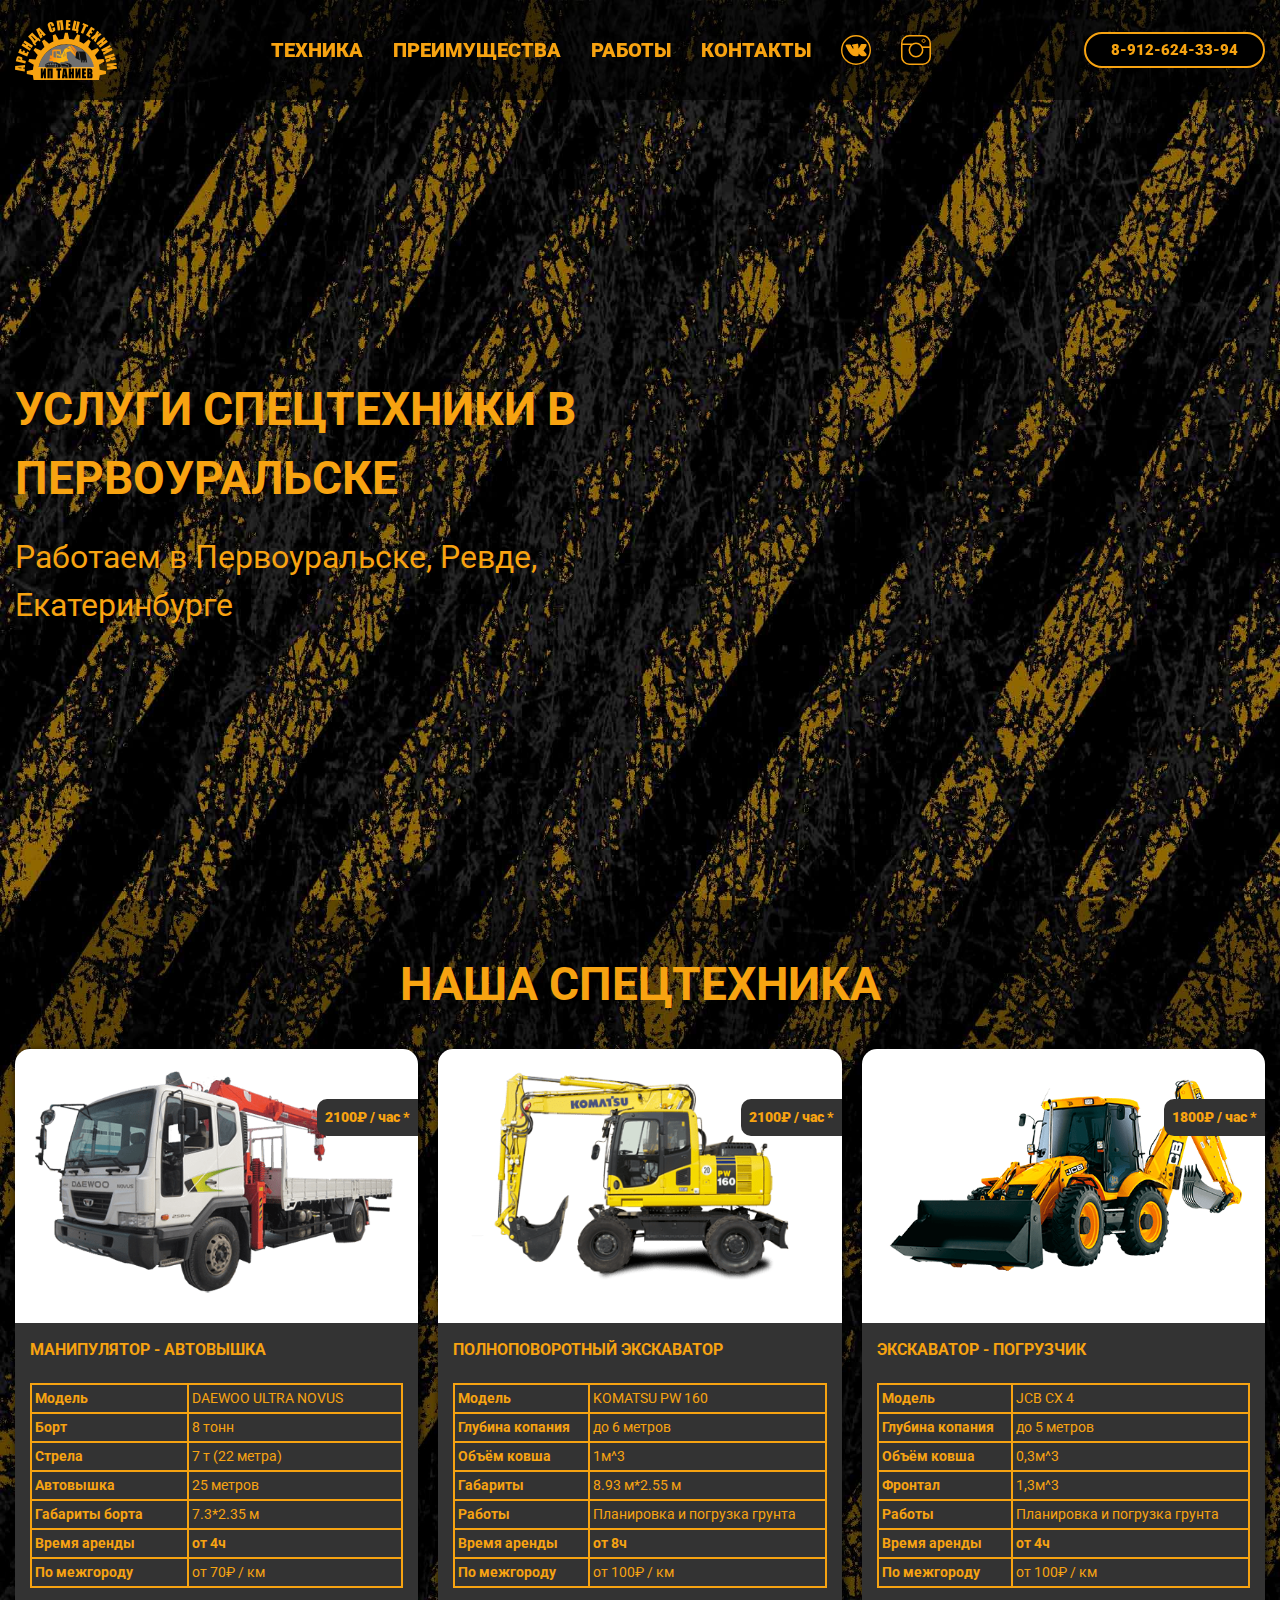
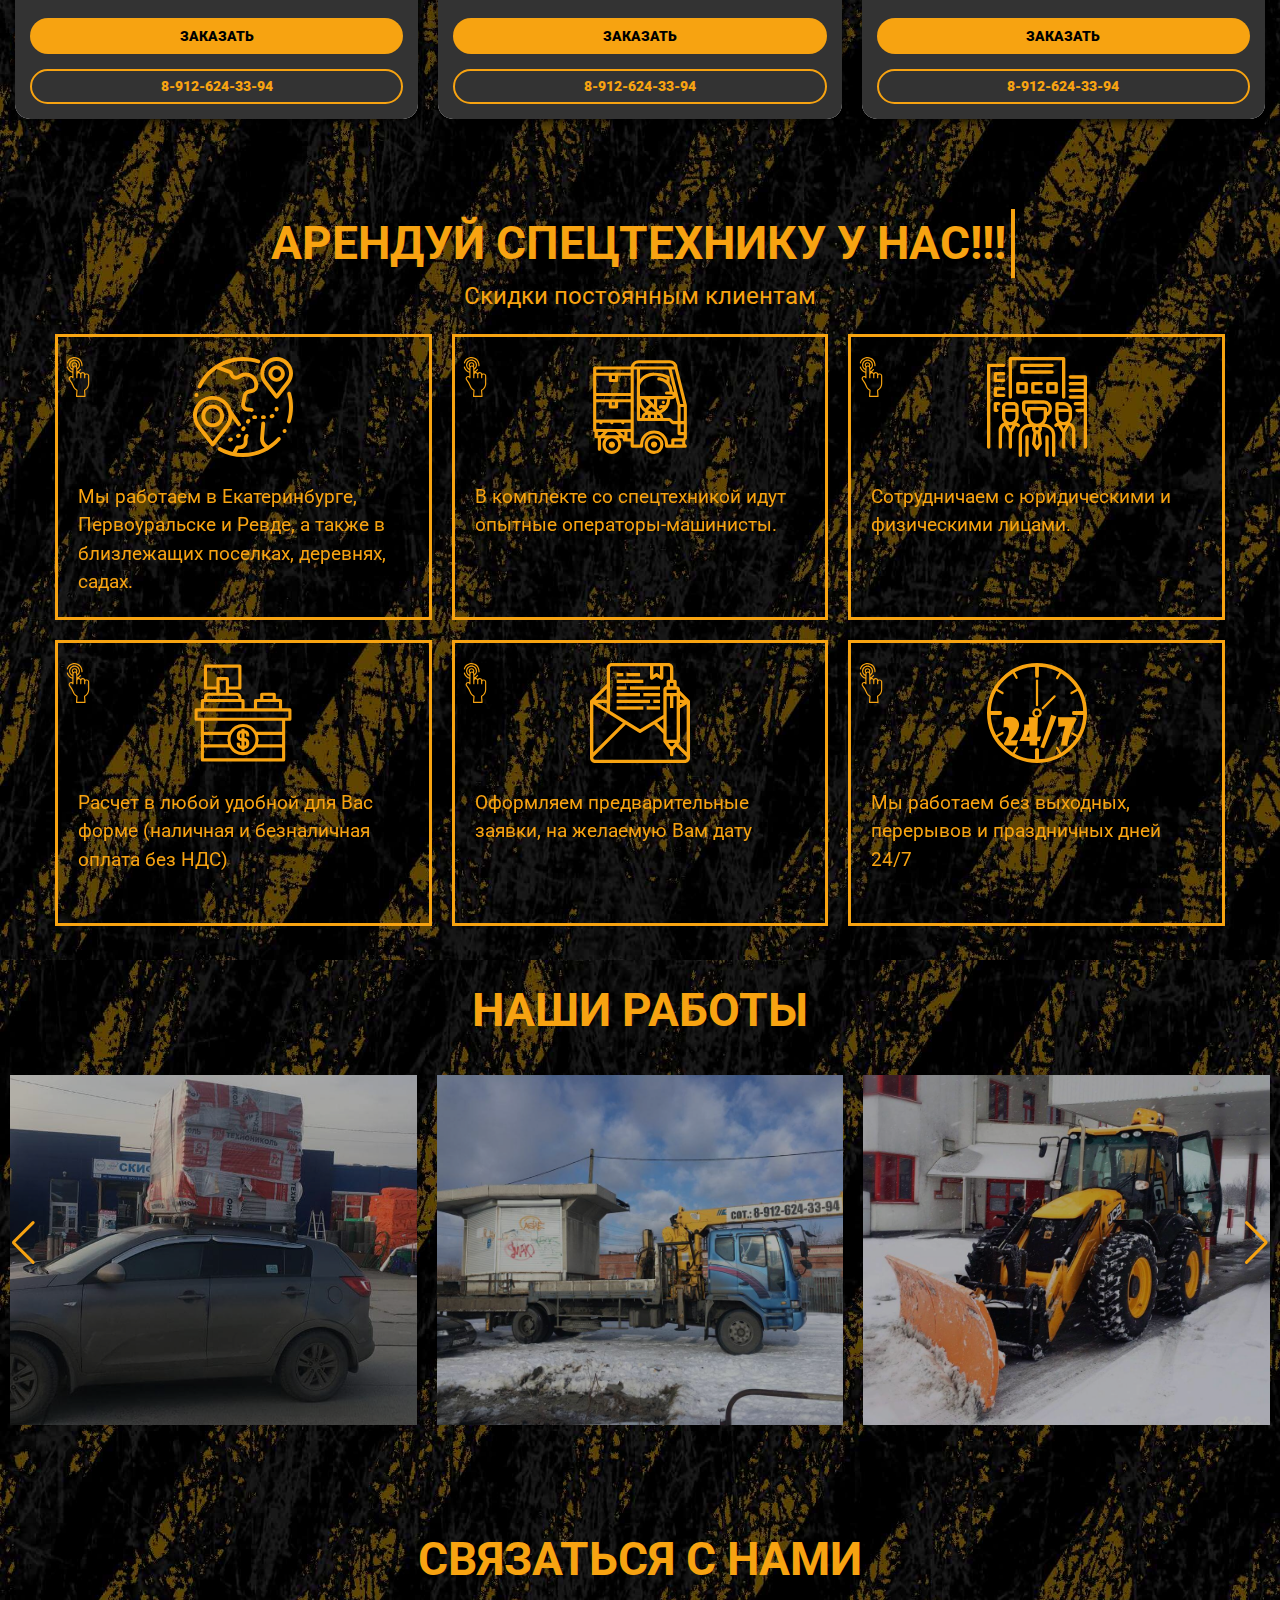
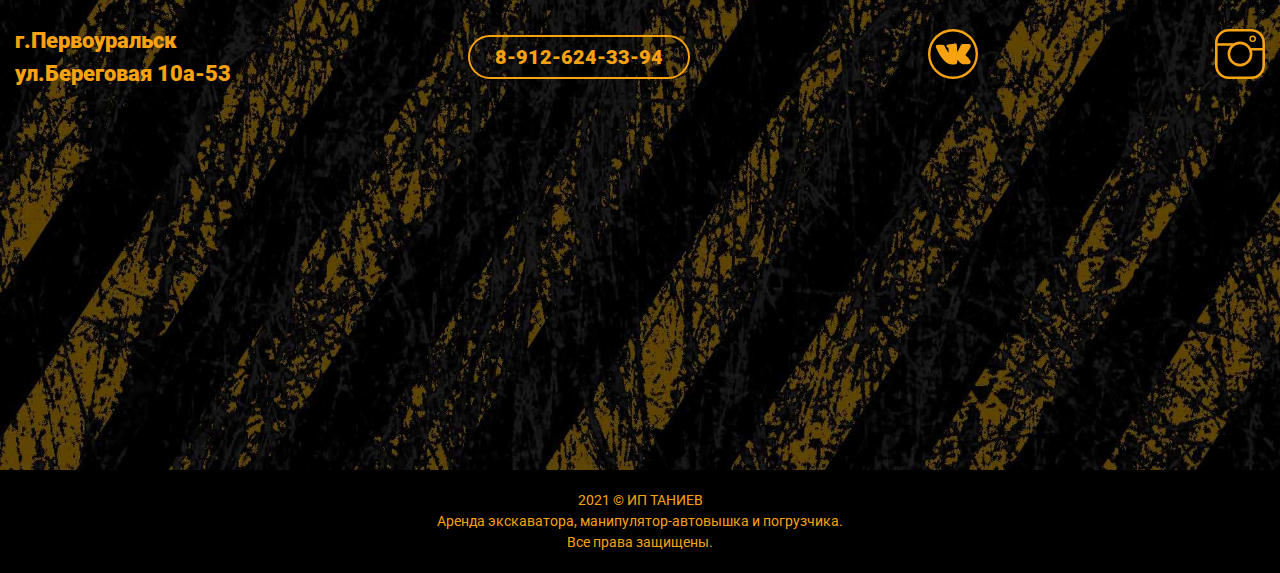
==== index.html @ 6475286a "proverka" ====
<!DOCTYPE html>
<html lang="ru">

<head>
	<!-- Global site tag (gtag.js) - Google Analytics -->
	<script async src="https://www.googletagmanager.com/gtag/js?id=G-4M6QDPGBLR"></script>
	<script>
		window.dataLayer = window.dataLayer || [];
		function gtag() { dataLayer.push(arguments); }
		gtag('js', new Date());

		gtag('config', 'G-4M6QDPGBLR');
	</script>
	<meta charset="UTF-8">
	<meta name="viewport" content="width=device-width, initial-scale=1.0">
	<meta name="description"
		content="Аренда экскаватора-погрузчика манипулятора-автовышки. Выгодная цена аренды в Первоуральске. Работаем 24/7. Тел. 8-912-624-33-94. Таниев Владимир">
	<meta name="robots" content="index, follow, max-snippet:-1, max-image-preview:large">
	<link rel=canonical href=https://manipulyator-ekskavator.ru />
	<meta property="og:locale" content="ru_RU">
	<meta property="og:type" content="article">
	<meta property="og:title" content="Услуги манипулятора и экскаватора в Первоуральске.">
	<meta property="og:description"
		content="Услуги манипулятора и экскаватора-погрузчика в Первоуральске. Выгодная цена аренды в Первоуральске. Заказ манипулятора и экскаватора.">
	<meta property="og:url" content="https://manipulyator-ekskavator.ru">
	<meta property="og:site_name" content="Услуги манипулятора и экскаватора">
	<meta property="og:image" content="https://manipulyator-ekskavator.ru/img/jcb.png">
	<meta name="twitter:card" content="summary">
	<title>Аренда Спецтехники в Первоуральске | Лучшая Техника (2021)</title>
	<link rel="icon" href="./img/favicon/favicon-32x32.png" type="image/x-icon">
	<link rel="apple-touch-icon" sizes="180x180" href="./img/favicon/apple-touch-icon.png">
	<link rel="icon" type="image/png" sizes="32x32" href="./img/favicon/favicon-32x32.png">
	<link rel="icon" type="image/png" sizes="16x16" href="./img/favicon/favicon-16x16.png">
	<link rel="manifest" href="./img/favicon/site.webmanifest">
	<link rel="mask-icon" href="./img/favicon/safari-pinned-tab.svg" color="#5bbad5">
	<meta name="msapplication-TileColor" content="#ffffff">
	<meta name="theme-color" content="#ffffff">
	<script type="application/ld+json">
        {
          "@context" : "http://schema.org",
          "@type" : "Website",
          "name" : "Аренда спецтехники",
          "url" : "https://manipulyator-ekskavator.ru/",
          "description":"Манипулятор-автовышка, Погрузчик-экскаватор, Экскаватор-погрузчик, Первоуральск, Ревда, Екатеринбург",
          "sameAs" : [
            "https://vk.com/id431764602",
            "https://www.instagram.com/gruzoperevozki_ekb/",
          ]
        }
        </script>
	<link href="https://fonts.googleapis.com/css2?family=Roboto:wght@400;700;900&display=swap" rel="stylesheet" />
	<link rel="stylesheet" href="./css/normalize.css">
	<link rel="stylesheet" href="./css/swiper-min.css">
	<link rel="stylesheet" href="./css/style.css">
</head>

<body>
	<!-- Yandex.Metrika counter -->
	<script type="text/javascript">
		(function (m, e, t, r, i, k, a) {
			m[i] = m[i] || function () { (m[i].a = m[i].a || []).push(arguments) };
			m[i].l = 1 * new Date(); k = e.createElement(t), a = e.getElementsByTagName(t)[0], k.async = 1, k.src = r, a.parentNode.insertBefore(k, a)
		})
			(window, document, "script", "https://mc.yandex.ru/metrika/tag.js", "ym");

		ym(71843128, "init", {
			clickmap: true,
			trackLinks: true,
			accurateTrackBounce: true
		});
	</script>
	<noscript>
		<div><img src="https://mc.yandex.ru/watch/71843128" style="position:absolute; left:-9999px;" alt="" /></div>
	</noscript>
	<!-- /Yandex.Metrika counter -->
	<div class="page">
		<header class="header">
			<div class="container">
				<div class="header__wrapper">
					<a class="header__logo" href="#" title="АРЕНДА СПЕЦТЕХНИКИ   ИП ТАНИЕВ">
						<img src="./img/logo3.svg" alt="">
					</a>
					<nav class="menu">
						<ul class="menu__list">
							<li class="menu__list-item">
								<a href="#technik" class="menu__list-link">Техника</a>
							</li>
							<li class="menu__list-item">
								<a href="#presentation" class="menu__list-link">Преимущества</a>
							</li>
							<li class="menu__list-item">
								<a href="#work" class="menu__list-link">Работы</a>
							</li>
							<li class="menu__list-item">
								<a href="#contact" class="menu__list-link">Контакты</a>
							</li>
						</ul>
						<div class="menu__mobile">
							<a class="header__img" href="https://vk.com/id431764602" target="_blank">
								<img src="./img/vk.svg" alt="">
							</a>
							<a class="header__img" href="https://www.instagram.com/gruzoperevozki_ekb/" target="_blank">
								<img src="./img/insta.svg" alt="">
							</a>
						</div>
					</nav>
					<!-- <a href="intent://send/+79126243394#Intent;scheme=smsto;package=com.whatsapp;action=android.intent.action.SENDTO;end"><img src="./img/insta.svg" alt=""> -->
					<!-- <a href="whatsapp://send?phone=79126243394&text=Добрый%20день%20!%20срочно%20нужна%20техника..." target="_blank"><img src="./img/insta.svg" alt=""></a> Для телефона только -->
					<!-- <a href="https://api.whatsapp.com/send?phone=79126243394&text=Хочу%20получить%20скидку%20"><img src="./img/insta.svg" alt=""></a> -->
					<a class="header__link link-phone" href="tel:89126243394">8-912-624-33-94</a>
					<button class="header-mobile">
						<span></span>
						<span></span>
						<span></span>
					</button>
				</div>
			</div>
		</header>
		<section class="block">
			<div class="container">
				<div class="block-descr">
					<h1 class="block-descr__title section-title">Услуги спецтехники в Первоуральске</h1>
					<p class="block-descr__subtitle">Работаем в Первоуральске, Ревде, Екатеринбурге</p>
				</div>
			</div>
			<video loop autoplay class="block__video">
				<source src="./video/Construction.mp4" type="video/mp4">
			</video>
		</section>
		<section class="techniks-block" id="technik">
			<h4 class="techniks-block__title section-title">Наша спецтехника</h4>
			<div class="container">
				<div class="block-techiks techiks">
					<div class="technics-item">
						<div class="technics-item__img">
							<img src="./img/manipul.png" alt="">
						</div>
						<div class="technics-item__label">
							<span>2100₽ / час *</span>
						</div>
						<div class="technics-item__body">
							<h3 class="technics-item__title">Манипулятор - Автовышка</h3>
							<table class="technics-item__table">
								<tbody>
									<tr>
										<td class="technics-item__text"><strong>Модель</strong></td>
										<td class="technics-item__text">DAEWOO ULTRA NOVUS</td>
									</tr>
									<tr>
										<td class="technics-item__text"><strong>Борт</strong></td>
										<td class="technics-item__text">8 тонн</td>
									</tr>
									<tr>
										<td class="technics-item__text"><strong>Стрела</strong></td>
										<td class="technics-item__text">7 т (22 метра)</td>
									</tr>
									<tr>
										<td class="technics-item__text"><strong>Автовышка</strong></td>
										<td class="technics-item__text">25 метров</td>
									</tr>
									<tr>
										<td class="technics-item__text"><strong>Габариты борта</strong></td>
										<td class="technics-item__text">7.3*2.35 м</td>
									</tr>
									<tr>
										<td class="technics-item__text"><strong>Время аренды</strong></td>
										<td class="technics-item__text"><strong>от 4ч</strong></td>
									</tr>
									<tr>
										<td class="technics-item__text"><strong>По межгороду</strong></td>
										<td class="technics-item__text">от 70₽ / км</td>
									</tr>
								</tbody>
							</table>
							<button class="technics-item__btn btn">Заказать</button>
							<a class="technics-item__link link-phone" href="tel:89126243394">8-912-624-33-94</a>
						</div>
					</div>
					<div class="technics-item">
						<div class="technics-item__img">
							<img src="./img/komat.png" alt="">
						</div>
						<div class="technics-item__label">
							<span>2100₽ / час *</span>
						</div>
						<div class="technics-item__body">
							<h3 class="technics-item__title">Полноповоротный экскаватор</h3>
							<table class="technics-item__table">
								<tbody>
									<tr>
										<td class="technics-item__text"><strong>Модель</strong></td>
										<td class="technics-item__text">KOMATSU PW 160</td>
									</tr>
									<tr>
										<td class="technics-item__text"><strong>Глубина копания</strong></td>
										<td class="technics-item__text">до 6 метров</td>
									</tr>
									<tr>
										<td class="technics-item__text"><strong>Объём ковша</strong></td>
										<td class="technics-item__text">1м^3</td>
									</tr>
									<tr>
										<td class="technics-item__text"><strong>Габариты</strong></td>
										<td class="technics-item__text">8.93 м*2.55 м</td>
									</tr>
									<tr>
										<td class="technics-item__text"><strong>Работы</strong></td>
										<td class="technics-item__text">Планировка и погрузка грунта</td>
									</tr>
									<tr>
										<td class="technics-item__text"><strong>Время аренды</strong></td>
										<td class="technics-item__text"><strong>от 8ч</strong></td>
									</tr>
									<tr>
										<td class="technics-item__text"><strong>По межгороду</strong></td>
										<td class="technics-item__text">от 100₽ / км</td>
									</tr>
								</tbody>
							</table>
							<button class="technics-item__btn btn">Заказать</button>
							<a class="technics-item__link link-phone" href="tel:89126243394">8-912-624-33-94</a>
						</div>
					</div>
					<div class="technics-item">
						<div class="technics-item__img">
							<img src="./img/jcb.png" alt="">
						</div>
						<div class="technics-item__label">
							<span>1800₽ / час *</span>
						</div>
						<div class="technics-item__body">
							<h3 class="technics-item__title">Экскаватор - Погрузчик</h3>
							<table class="technics-item__table">
								<tbody>
									<tr>
										<td class="technics-item__text"><strong>Модель</strong></td>
										<td class="technics-item__text">JCB CX 4</td>
									</tr>
									<tr>
										<td class="technics-item__text"><strong>Глубина копания</strong></td>
										<td class="technics-item__text">до 5 метров</td>
									</tr>
									<tr>
										<td class="technics-item__text"><strong>Объём ковша</strong></td>
										<td class="technics-item__text">0,3м^3</td>
									</tr>
									<tr>
										<td class="technics-item__text"><strong>Фронтал</strong></td>
										<td class="technics-item__text">1,3м^3</td>
									</tr>
									<tr>
										<td class="technics-item__text"><strong>Работы</strong></td>
										<td class="technics-item__text">Планировка и погрузка грунта</td>
									</tr>
									<tr>
										<td class="technics-item__text"><strong>Время аренды</strong></td>
										<td class="technics-item__text"> <strong>от 4ч</strong></td>
									</tr>
									<tr>
										<td class="technics-item__text"><strong>По межгороду</strong></td>
										<td class="technics-item__text">от 100₽ / км</td>
									</tr>
								</tbody>
							</table>
							<button class="technics-item__btn btn">Заказать</button>
							<a class="technics-item__link link-phone" href="tel:89126243394">8-912-624-33-94</a>
						</div>
					</div>
				</div>
			</div>
		</section>
		<section class="presentation" id="presentation">
			<h4 class="presentation__title">Арендуй спецтехнику у нас!!!</h4>
			<p class="presentation__text">Скидки постоянным клиентам</p>
			<div class="container">
				<div class="presentation-body">
					<div class="presentation-item">
						<div class="presentation-item__front">
							<div class="presentation-item__img">
								<img src="./img/earth.svg" alt="">
							</div>
							<div class="presentation-item__icon">
								<img src="./img/click.svg" alt="">
							</div>
							<p class="presentation-item__text">
								Мы работаем в Екатеринбурге, Первоуральске и Ревде, а также в близлежащих поселках, деревнях,
								садах.
							</p>
						</div>
						<div class="presentation-item__back">
							<button class="technics-item__btn presentation-item__btn btn">Заказать</button>
							<a class="technics-item__link presentation-item__link link-phone"
								href="tel:89126243394">8-912-624-33-94</a>
						</div>
					</div>
					<div class="presentation-item">
						<div class="presentation-item__front">
							<div class="presentation-item__img">
								<img src="./img/driver.svg" alt="">
							</div>
							<div class="presentation-item__icon">
								<img src="./img/click.svg" alt="">
							</div>
							<p class="presentation-item__text">
								В комплекте со спецтехникой идут опытные операторы-машинисты.
							</p>
						</div>
						<div class="presentation-item__back">
							<button class="technics-item__btn presentation-item__btn btn">Заказать</button>
							<a class="technics-item__link presentation-item__link link-phone"
								href="tel:89126243394">8-912-624-33-94</a>
						</div>
					</div>
					<div class="presentation-item">
						<div class="presentation-item__front">
							<div class="presentation-item__img">
								<img src="./img/team.svg" alt="">
							</div>
							<div class="presentation-item__icon">
								<img src="./img/click.svg" alt="">
							</div>
							<p class="presentation-item__text">
								Сотрудничаем с юридическими и физическими лицами.
							</p>
						</div>
						<div class="presentation-item__back">
							<button class="technics-item__btn presentation-item__btn btn">Заказать</button>
							<a class="technics-item__link presentation-item__link link-phone"
								href="tel:89126243394">8-912-624-33-94</a>
						</div>
					</div>
					<div class="presentation-item">
						<div class="presentation-item__front">
							<div class="presentation-item__img">
								<img src="./img/cashi.svg" alt="">
							</div>
							<div class="presentation-item__icon">
								<img src="./img/click.svg" alt="">
							</div>
							<p class="presentation-item__text">
								Расчет в любой удобной для Вас форме (наличная и безналичная оплата без НДС)
							</p>
						</div>
						<div class="presentation-item__back">
							<button class="technics-item__btn presentation-item__btn btn">Заказать</button>
							<a class="technics-item__link presentation-item__link link-phone"
								href="tel:89126243394">8-912-624-33-94</a>
						</div>
					</div>
					<div class="presentation-item">
						<div class="presentation-item__front">
							<div class="presentation-item__img">
								<img src="./img/mail.svg" alt="">
							</div>
							<div class="presentation-item__icon">
								<img src="./img/click.svg" alt="">
							</div>
							<p class="presentation-item__text">
								Оформляем предварительные заявки, на желаемую Вам дату
							</p>
						</div>
						<div class="presentation-item__back">
							<button class="technics-item__btn presentation-item__btn btn">Заказать</button>
							<a class="technics-item__link presentation-item__link link-phone"
								href="tel:89126243394">8-912-624-33-94</a>
						</div>
					</div>
					<div class="presentation-item">
						<div class="presentation-item__front">
							<div class="presentation-item__img">
								<img src="./img/clock.svg" alt="">
							</div>
							<div class="presentation-item__icon">
								<img src="./img/click.svg" alt="">
							</div>
							<p class="presentation-item__text">
								Мы работаем без выходных, перерывов и праздничных дней 24/7
							</p>
						</div>
						<div class="presentation-item__back">
							<button class="technics-item__btn presentation-item__btn btn">Заказать</button>
							<a class="technics-item__link presentation-item__link link-phone"
								href="tel:89126243394">8-912-624-33-94</a>
						</div>
					</div>
				</div>
			</div>
		</section>
		<section class="work-slider" id="work">
			<h4 class="work-slider__title section-title">Наши работы</h4>

			<div class="work-slider__container swiper-container">
				<!-- Additional required wrapper -->
				<div class="work-slider__wrapper swiper-wrapper">
					<!-- Slides -->
					<div class="work-slider__slide swiper-slide">
						<div class="work-slider__images ">
							<img src="./img/slider/sl1.jpeg" alt="">
							<div class="work-slider__body">
								<p class="work-slider__body-text">Перевозка негабаритных грузов</p>
								<p class="work-slider__body-text">г.Первоуральск</p>
							</div>
						</div>
					</div>
					<div class="work-slider__slide swiper-slide">
						<div class="work-slider__images">
							<img src="./img/slider/sl2.jpeg" alt="">
							<div class="work-slider__body">
								<p class="work-slider__body-text">Перевозка негабаритного киоска</p>
								<p class="work-slider__body-text">г.Первоуральск</p>
							</div>
						</div>
					</div>
					<div class="work-slider__slide swiper-slide">
						<div class="work-slider__images">
							<img src="./img/slider/sl3.jpeg" alt="">
							<div class="work-slider__body">
								<p class="work-slider__body-text">Чистка территории от снега</p>
								<p class="work-slider__body-text">г.Первоуральск</p>
							</div>
						</div>
					</div>
					<div class="work-slider__slide swiper-slide">
						<div class="work-slider__images">
							<img src="./img/slider/sl4.jpeg" alt="">
							<div class="work-slider__body">
								<p class="work-slider__body-text">Строительство завода электронного оборудования</p>
								<p class="work-slider__body-text">г.Ревда</p>
							</div>
						</div>
					</div>
					<div class="work-slider__slide swiper-slide">
						<div class="work-slider__images">
							<img src="./img/slider/sl5.jpeg" alt="">
							<div class="work-slider__body">
								<p class="work-slider__body-text">Монтаж склада фирмы "АЗОС"</p>
								<p class="work-slider__body-text">Новотрубный завод</p>
							</div>
						</div>
					</div>
					<div class="work-slider__slide swiper-slide">
						<div class="work-slider__images">
							<img src="./img/slider/sl6.jpeg" alt="">
							<div class="work-slider__body">
								<p class="work-slider__body-text">Перевозка крупногабаритного транспорта</p>
								<p class="work-slider__body-text">г.Екатеринбург</p>
							</div>
						</div>
					</div>
					<div class="work-slider__slide swiper-slide">
						<div class="work-slider__images">
							<img src="./img/slider/sl8.jpeg" alt="">
							<div class="work-slider__body">
								<p class="work-slider__body-text">Установка навесных указателей</p>
								<p class="work-slider__body-text">трасса М5 (Пермь-Екатеринбург)</p>
							</div>
						</div>
					</div>
					<div class="work-slider__slide swiper-slide">
						<div class="work-slider__images">
							<img src="./img/slider/sl9.jpeg" alt="">
							<div class="work-slider__body">
								<p class="work-slider__body-text">Монтаж газогенераторной станции</p>
								<p class="work-slider__body-text">Новотрубный завод</p>
							</div>
						</div>
					</div>
					<div class="work-slider__slide swiper-slide">
						<div class="work-slider__images">
							<img src="./img/slider/sl10.jpeg" alt="">
							<div class="work-slider__body">
								<p class="work-slider__body-text">Перевозка негабаритных грузов</p>
								<p class="work-slider__body-text">г.Первоуральск</p>
							</div>
						</div>
					</div>
					<div class="work-slider__slide swiper-slide">
						<div class="work-slider__images">
							<img src="./img/slider/sl11.jpeg" alt="">
							<div class="work-slider__body">
								<p class="work-slider__body-text">Перевозка негабаритных грузов</p>
								<p class="work-slider__body-text">г.Первоуральск</p>
							</div>
						</div>
					</div>
					<div class="work-slider__slide swiper-slide">
						<div class="work-slider__images">
							<img src="./img/slider/sl12.jpeg" alt="">
							<div class="work-slider__body">
								<p class="work-slider__body-text">Строительство бани</p>
								<p class="work-slider__body-text">Котеджный поселок за г.Екатеринбург</p>
							</div>
						</div>
					</div>
				</div>
				<!-- If we need pagination -->
				<div class="work-slider__pagination">
					<div class="swiper-pagination"></div>
				</div>

				<!-- If we need navigation buttons -->
				<div class="swiper-button-prev"></div>
				<div class="swiper-button-next"></div>
			</div>
		</section>
		<footer class="footer" id="contact">
			<h4 class="footer__title section-title">Связаться с нами</h4>
			<div class="container">
				<div class="footer__wrapper">
					<div class="footer__content">
						<address class="footer__address">
							г.Первоуральск<br>ул.Береговая 10а-53
						</address>
						<a class="footer__link link-phone" href="tel:89126243394">
							8-912-624-33-94
						</a>
						<a class="footer__img" href="https://vk.com/id431764602" target="_blank">
							<img src="./img/vk.svg" alt="">
						</a>
						<a class="footer__img" href="https://www.instagram.com/gruzoperevozki_ekb/" target="_blank">
							<img src="./img/insta.svg" alt="">
						</a>
					</div>
					<div class="footer__map">
						<iframe class="footer__map-point"
							src="https://www.google.com/maps/embed?pb=!1m18!1m12!1m3!1d2178.000114178934!2d59.94624291597601!3d56.91452688087998!2m3!1f0!2f0!3f0!3m2!1i1024!2i768!4f13.1!3m3!1m2!1s0x43c3d54af56de7d3%3A0xe3494c6ced0a05d2!2z0YPQuy4g0JHQtdGA0LXQs9C-0LLQsNGPLCAxMNCwLCDQn9C10YDQstC-0YPRgNCw0LvRjNGB0LosINCh0LLQtdGA0LTQu9C-0LLRgdC60LDRjyDQvtCx0LsuLCA2MjMxMTE!5e0!3m2!1sru!2sru!4v1619848823323!5m2!1sru!2sru"
							allowfullscreen="" loading="lazy">
						</iframe>
					</div>
				</div>
			</div>
		</footer>
		<div class="footer__copyright">
			<p class="footer__copyright-text">
				2021 © ИП ТАНИЕВ
			</p>
			<p class="footer__copyright-text">
				Аренда экскаватора, манипулятор-автовышка и погрузчика.
			</p>
			<p class="footer__copyright-text">
				Все права защищены.
			</p>
		</div>
		<button class="return">
			<img src="./img/up.svg" alt="" class="return__img">
		</button>
	</div>
	<div class="modal-order order">
		<div class="overlay">
			<div class="order-block">
				<div class="order-block__btn">
					<span></span>
					<span></span>
				</div>
				<h4 class="order-block__title">
					Условия заказа
				</h4>
				<ol class="order-block__list">
					<li class="order-block__item">
						Подробно объяснить суть предстоящей работы.
					</li>
					<li class="order-block__item">
						Указать габаритные размеры груза.
					</li>
					<li class="order-block__item">
						Указать вес, количество груза.
					</li>
					<li class="order-block__item">
						Указать точное время и адрес прибытия на объект.
					</li>
					<li class="order-block__item">
						Предоставить документы на груз, если они есть.
					</li>
					<li class="order-block__item">
						Оформить все первичные документы, после выполнения работ, указанных в заявке.
					</li>
					<li class="order-block__item">
						Оплатить полученные услуги манипулятора и экскаватора.
					</li>
				</ol>
				<form class="order-form" action="php/mail.php" method="POST">
					<div class="order-form__input-container ic2">
						<p class="error-form">Введите имя</p>
						<input id="firstname" class="order-form__input" type="text" name="Имя" placeholder=" ">
						<div class="cut"></div>
						<label for="firstname" class="placeholder">Имя<span>*</span></label>
					</div>
					<div class="order-form__input-container  ic2">
						<p class="error-form">Введите телефон</p>
						<input id="phone" class="order-form__input" type="text" name="Телефон" placeholder=" ">
						<div class="cut"></div>
						<label for="phone" class="placeholder">Телефон<span>*</span></label>
					</div>
					<div class="order-form__input-container  ic2">
						<p class="error-form">Введите Е-маил</p>
						<input id="email" class="order-form__input" type="text" name="Почта" placeholder=" ">
						<div class="cut cut-short"></div>
						<label for="email" class="placeholder">Почта</label>
					</div>
					<div class="order-form__input-container  ic3">
						<p class="error-form error-form--middle">Введите сообщение</p>
						<textarea class="order-form__textarea" name="Сообщение" id="textarea" placeholder=" "></textarea>
						<div class="cut cut-short"></div>
						<label for="textarea" class="placeholder">Ваше сообщение<span>*</span>
						</label>
					</div>
					<button type="submit" class="order-form__submit btn">Отправить</button>
				</form>
			</div>
		</div>
	</div>
	<script src="./js/inputmask.min.js"></script>
	<script src="./js/swiper-min.js"></script>
	<script src="./js/main.js"></script>
</body>

</html>
---- css/style.css ----
html,
body {
	box-sizing: border-box;
}
*,
*::after,
*::before {
	box-sizing: inherit;
}

:root {
	--accent-color: #f7a311;
	--background: rgba(0, 0, 0, 0.6);
}
html {
	scroll-behavior: smooth;
}
body {
	margin: 0;
	color: var(--accent-color);
	padding: 0;
	font-family: "Roboto", sans-serif;
	font-size: 14px;
	line-height: 1.5;
	font-weight: 400;
}
.section-title {
	margin: 0;
	padding: 0;
	font-size: 46px;
	text-transform: uppercase;
}
.container {
	max-width: 1400px;
	padding: 0 15px;
	margin: 0 auto;
}
.none {
	display: none;
}
.page {
	position: relative;
	background-image: url("../img/bg3.jpg");
	background-size: contain;
	/* background-attachment: fixed; */
}
.header {
	position: fixed;
	padding: 20px 0;
	background-color: var(--background);
	width: 100%;
	height: 100px;
	z-index: 5;
	transition: background-color 0.3s ease-in-out;
}
.header__activ {
	background-color: #000;
}
.header__wrapper {
	display: flex;
	align-items: center;
	justify-content: space-between;
}
.header__logo {
	max-width: 150px;
}
.header__logo img {
	width: 100%;
	display: block;
	height: 60px;
}
.menu {
	display: flex;
}
.menu__list {
	list-style: none;
	margin: 0;
	padding: 0;
	display: flex;
	align-items: center;
	justify-content: space-between;
}
.menu__list-item {
	margin: 0 15px;
}
.menu__list-link {
	text-decoration: none;
	color: var(--accent-color);
	text-transform: uppercase;
	font-size: 20px;
	font-weight: 900;
}
.header__img img {
	display: block;
	height: 30px;
	margin: 0 15px;
}
.header__link {
	font-size: 15px;
	display: inline-block;
	padding: 5px 25px;
	background-color: #000;
	animation-name: pulse;
	animation-duration: 1s;
	animation-iteration-count: infinite;
}

.link-phone,
.technics-descr__link {
	text-transform: uppercase;
	text-decoration: none;
	color: var(--accent-color);
	font-family: "Roboto", sana-serif;
	font-weight: 900;
	display: inline-block;
	padding: 5px 25px;
	border: 2px solid var(--accent-color);
	text-align: center;
	border-radius: 30px;
}
.technics-descr__link {
	margin-bottom: 20px;
}
.menu__mobile {
	display: flex;
}
.header-mobile {
	display: none;
	position: relative;
	width: 30px;
	height: 18px;
	cursor: pointer;
	z-index: 5;
	background-color: transparent;
	border: none;
}
.header-mobile span {
	transition: all 0.3s ease 0s;
	top: calc(50% - 1px);
	left: 0px;
	position: absolute;
	width: 100%;
	height: 2px;
	background-color: var(--accent-color);
}
.header-mobile span:first-child {
	top: 0px;
}
.header-mobile span:last-child {
	top: auto;
	bottom: 0px;
}
.header-mobile.header-mobile--active span {
	transform: scale(0);
}
.header-mobile.header-mobile--active span:first-child {
	transform: rotate(-45deg);
	top: calc(50% - 1px);
}
.header-mobile.header-mobile--active span:last-child {
	transform: rotate(45deg);
	bottom: calc(50% - 1px);
}
/*-----------------*/
.block {
	padding: 100px 0px;
	position: relative;
	min-height: 100vh;
}
.block::after {
	position: absolute;
	content: "";
	background-color: rgba(0, 0, 0, 0.4);
	top: 0;
	left: 0;
	height: 100%;
	width: 100%;
	z-index: 2;
}
.block-descr {
	position: relative;
	z-index: 3;
	display: flex;
	flex-direction: column;
	align-items: flex-start;
	justify-content: center;
	max-width: 50%;
	padding-top: 22%;
}
.block-descr__title {
	margin-bottom: 20px;
}
.block-descr__subtitle {
	margin: 0;
	padding: 0;
	font-size: 32px;
}
.block__video {
	display: none;
	position: absolute;
	left: 0;
	top: 100px;
	width: 100%;
	height: calc(100% - 100px);
	object-fit: cover;
}

/*---------------------*/
.techniks-block {
	padding: 50px 0;
	background-color: var(--background);
}
.techiks {
	display: grid;
	grid-template-columns: 1fr 1fr 1fr;
	grid-gap: 20px;
	width: 100%;
	margin-bottom: 40px;
}
.techniks-block__title {
	margin: 0 0 30px 0;
	text-align: center;
}
.technics-item {
	border-radius: 15px 15px 15px 15px;
	overflow: hidden;
	display: flex;
	flex-direction: column;
	background-color: #fff;
	box-shadow: 2px 2px 10px rgba(0, 0, 0, 0.9);
	position: relative;
}

.technics-item__img {
	background-repeat: no-repeat;
	overflow: hidden;
	object-fit: cover;
	padding: 20px;
	flex: 1 0 auto;
}
.technics-item__label {
	position: absolute;
	top: 50px;
	right: 0;
	padding: 8px;
	background-color: #333;
	border-radius: 10px 0 0 10px;
}
.technics-item__label span {
	font-weight: 900;
}
.technics-item__img img {
	width: 100%;
	transition: transform 0.5s ease;
}
.technics-item__img img:hover {
	transform: scale(1.5);
}
.technics-item__body {
	padding: 15px;
	display: flex;
	flex-direction: column;
	background-color: #333;
	overflow: hidden;
}
.technics-item__title {
	padding: 0;
	margin: 0;
	text-transform: uppercase;
	flex: 1 0 auto;
	margin-bottom: 20px;
	text-align: left;
}
.btn {
	cursor: pointer;
	border: none;
	color: #000;
	background-color: var(--accent-color);
	padding: 10px;
	text-transform: uppercase;
	font-weight: 900;
	border-radius: 20px;
}
.technics-item__btn {
	position: relative;
	overflow: hidden;
	margin-bottom: 15px;
	display: block;
}
.technics-item__btn::before {
	position: absolute;
	content: "";
	width: 10px;
	height: 50px;
	background-color: rgba(255, 255, 255, 0.5);
	display: block;
	top: -7px;
	left: -55px;
	transform: skew(-15deg);
	box-shadow: 0px 0px 20px 3px rgba(255, 255, 255, 1);
	animation-name: blick;
	animation-duration: 2s;
	animation-iteration-count: infinite;
}
.technics-item__link {
	position: relative;
	overflow: hidden;
}
.technics-item__link:before {
	position: absolute;
	content: "";
	width: 10px;
	height: 50px;
	background-color: rgba(255, 255, 255, 0.5);
	display: block;
	top: -7px;
	left: -55px;
	transform: skew(-15deg);
	box-shadow: 0px 0px 20px 3px rgba(255, 255, 255, 1);
	animation-name: blick;
	animation-duration: 2s;
	animation-iteration-count: infinite;
	animation-direction: reverse;
}
.technics-item__table {
	border: 1px solid var(--accent-color);
	text-align: left;
	width: 100%;
	margin-bottom: 30px;
	border-spacing: 0px;
}

.technics-item__text {
	border: 1px solid var(--accent-color);
	padding: 3px;
}

/*-----------------------*/

.presentation {
	background-color: var(--background);
	text-align: center;
}
.presentation-body {
	display: grid;
	grid-template-columns: repeat(3, 1fr);
	grid-template-rows: repeat(2, 1fr);
	grid-gap: 20px;
	padding: 0px 40px;
}

.presentation__title {
	max-width: 750px;
	overflow: hidden;
	border-right: 4px solid var(--accent-color);
	white-space: nowrap;
	margin: 0 auto;
	font-size: 46px;
	text-transform: uppercase;
	animation: typing 5s steps(50, end) infinite, blink-caret 0.5s infinite;
}
.presentation__text {
	font-size: 24px;
	margin: 0;
	padding: 0;
	margin-bottom: 20px;
}
.presentation-item {
	border: 3px solid var(--accent-color);
	padding: 10px;
	position: relative;
	perspective: 500px;
	-webkit-perspective: 500px;
}
.presentation-item__icon {
	width: 40px;
	position: absolute;
	top: 20px;
	left: 0px;
}
.presentation-item__img {
	width: 100px;
	margin: auto;
}

.presentation-item__img img {
	width: 100%;
	height: auto;
	margin-bottom: 20px;
}
.presentation-item__text {
	text-align: left;
	margin: 0;
	font-size: 19px;
}
.presentation-item__back {
	position: absolute;
	bottom: 25%;
	left: 0%;
}
.presentation-item__btn,
.presentation-item__link {
	width: 100%;
}
.presentation-item .presentation-item__front,
.presentation-item .presentation-item__back {
	width: 100%;
	transition: all 0.5s ease-in;
	padding: 10px;
	backface-visibility: hidden;
	-webkit-backface-visibility: hidden;
}
.presentation-item:hover .presentation-item__front,
.presentation-item.flip .presentation-item__front {
	transform: rotateX(180deg);
}
.presentation-item:hover .presentation-item__back,
.presentation-item.flip .presentation-item__back {
	transform: rotateX(0deg);
}
.presentation-item .presentation-item__back {
	transform: rotateX(-180deg);
}

/*-------------------------*/

.work-slider {
	padding: 50px 0;
	background-color: var(--background);
}
.work-slider__title {
	text-align: center;
	margin: 0 0 30px 0;
}
.work-slider__container {
	max-width: 1920px;
	padding: 0 10px;
	margin: 0 auto;
}
.work-slider__wrapper {
}
.work-slider__slide {
}
.work-slider__images {
	height: 350px;
	position: relative;
}
.work-slider__images img {
	height: 100%;
	width: 100%;
	object-fit: cover;
}
.work-slider__images::after {
	content: "";
	position: absolute;
	top: 0;
	left: 0;
	right: 0;
	bottom: 0;
	background-color: rgba(0, 0, 0, 0.3);
}
.work-slider__images:hover .work-slider__body-text {
	opacity: 1;
}
.work-slider__body {
	position: absolute;
	left: 0;
	bottom: 0;
	width: 100%;
}
.work-slider__body-text {
	background-color: rgba(0, 0, 0, 0.6);
	opacity: 0;
	transition: opacity 0.3s ease-in;
	font-size: 20px;
	font-weight: 900;
	margin: 0;
	padding-left: 15px;
}
.work-slider__body-text:last-child {
	padding-bottom: 15px;
}
.work-slider__pagination {
	display: none;
}
.swiper-pagination {
	position: static;
}
.swiper-pagination-bullet {
	/* background: var(--accent-color); */
	background-color: rgba(255, 255, 255, 1);
	opacity: 1;
	margin: 0 5px;
}
.swiper-button-next,
.swiper-button-prev {
	top: 48%;
}
.swiper-pagination-bullet-active {
	background: var(--accent-color);
}
.swiper-button-prev {
	color: var(--accent-color);
}
.swiper-button-next {
	color: var(--accent-color);
}
/*---------------*/
.footer {
	padding: 50px 0;
	background-color: var(--background);
}
.footer__title {
	text-align: center;
	margin-bottom: 30px;
}
.footer__wrapper {
}
.footer__content {
	display: flex;
	align-items: center;
	justify-content: space-between;
	margin-bottom: 30px;
	flex-wrap: wrap;
}
.footer__img {
}
.footer__img img {
	width: 50px;
	height: 50px;
}
.footer__link {
	font-size: 20px;
}
.footer__address {
	font-style: normal;
	font-size: 22px;
	font-weight: 900;
}
.footer__map {
}
.footer__map-point {
	display: block;
	width: 100%;
	height: 300px;
	border: 0;
}
.footer__copyright {
	background-color: rgb(0, 0, 0);
	padding: 20px 0;
}
.footer__copyright-text {
	text-align: center;
	padding: 0;
	margin: 0;
}
/*--------------*/
.return {
	position: fixed;
	bottom: 15px;
	right: 15px;
	z-index: 4;
	display: flex;
	transition: opacity 0.3s ease-in;
	opacity: 0;
	cursor: pointer;
	background-color: transparent;
	border: none;
}
.return__active {
	transition: opacity 0.3s ease-in;
	display: flex;
	align-items: center;
	justify-content: center;
	opacity: 1;
}
.return__img {
	position: relative;
	width: 80px;
	height: 80px;
	/* transform: rotate(0); */
	animation: rotation 5s linear infinite;
}
.return::after {
	content: "";
	background-image: url("../img/up_arrow.svg");
	background-repeat: no-repeat;
	background-position: 7px -3px;
	display: block;
	width: 25px;
	height: 35px;
	position: absolute;
	top: 50%;
	left: 50%;
	transform: translate(-50%, -50%);
}
/*-------------*/
.order {
	display: none;
}
.order--active {
	position: fixed;
	z-index: 25;
	top: 0;
	bottom: 0;
	right: 0;
	left: 0;
	overflow-y: scroll;
}
.overlay {
	background-color: rgba(0, 0, 0, 0.8);
	width: 100%;
	padding: 50px;
}
.order-block {
	background-color: var(--background);
	padding: 40px;
	position: relative;
	border: 1px solid var(--accent-color);
}
.order-block__title {
	margin: 0;
	padding: 0;
	font-size: 25px;
	text-align: center;
	margin-bottom: 20px;
}
.order-block__btn {
	position: absolute;
	right: -20px;
	top: -20px;
	width: 40px;
	height: 40px;
	cursor: pointer;
	border-radius: 50%;
	border: 1px solid var(--accent-color);
	background-color: var(--background);
	display: flex;
	flex-direction: column;
	align-items: center;
	justify-content: center;
}
.order-block__btn span {
	display: block;
	width: 25px;
	height: 3px;
	background-color: var(--accent-color);
}
.order-block__btn span:first-child {
	transform: translateY(2px) rotate(-45deg);
}
.order-block__btn span:last-child {
	transform: translateY(-1px) rotate(45deg);
}
.order-block__list {
	margin: 0;
	padding: 0;
}
.order-block__item {
	font-size: 20px;
}
.order-form {
	padding: 20px;
	width: 400px;
	margin: 0 auto;
}
.order-form__input-container {
	height: 50px;
	position: relative;
	width: 100%;
	margin-bottom: 10px;
}
.error-form {
	display: none;
	position: absolute;
	opacity: 1;
	color: red;
	right: 10px;
	top: -40px;
}
.error-form--middle {
	top: 50px;
}
.order-form__input,
.order-form__textarea {
	background-color: transparent;
	border-radius: 12px;
	border: 0;
	color: var(--accent-color);
	font-size: 18px;
	height: 100%;
	outline: none;
	padding: 4px 20px;
	width: 100%;
	border: 2px solid var(--accent-color);
}
.order-form__textarea {
	resize: none;
	height: 100px;
	margin-bottom: 20px;
}
.cut {
	position: absolute;
	left: 20px;
	top: -20px;
	transform: translateY(0px);
	transition: transform 200ms;
}
.placeholder {
	font-family: sans-serif;
	font-size: 18px;
	line-height: 14px;
	pointer-events: none;
	position: absolute;
	left: 20px;
	top: 20px;
	transform-origin: 0 50%;
	transition: transform 200ms, color 200ms;
}
.placeholder span {
	color: red;
}
.ic2 {
	margin-top: 40px;
}
.ic3 {
	margin-top: 40px;
	margin-bottom: 60px;
}
.cut-short {
	width: 60px;
}
.order-form__submit {
	display: block;
	margin: 0 auto;
}
.order-form__input:focus ~ .cut,
.order-form__input:not(:placeholder-shown) ~ .cut {
	transform: translateY(8px);
}
.order-form__textarea:focus ~ .cut,
.order-form__textarea:not(:placeholder-shown) ~ .cut {
	transform: translateY(8px);
}
.order-form__input:focus ~ .placeholder,
.order-form__input:not(:placeholder-shown) ~ .placeholder {
	transform: translateY(-40px);
	color: var(--accent-color);
}
.order-form__textarea:focus ~ .placeholder,
.order-form__textarea:not(:placeholder-shown) ~ .placeholder {
	transform: translateY(-40px);
	color: var(--accent-color);
}
.order-form__submit {
	width: 100%;
	border: 0;
	cursor: pointer;
}

@keyframes typing {
	0% {
		width: 0;
	}
	70%,
	80%,
	90%,
	100% {
		width: 100%;
	}
}
@keyframes rotation {
	from {
		transform: rotate(0deg);
	}
	to {
		transform: rotate(360deg);
	}
}

@keyframes blink-caret {
	from,
	to {
		border-color: transparent;
	}
	50% {
		border-color: orange;
	}
}
@keyframes pulse {
	0% {
		transform: scaleX(1);
	}
	50% {
		transform: scale3d(1.05, 1.05, 1.05);
	}
	100% {
		transform: scaleX(1);
	}
}
@keyframes blick {
	0% {
		left: -55px;
	}
	100% {
		left: 750px;
	}
}
.thankyou {
	text-align: center;
	display: flex;
	flex-direction: column;
	align-items: center;
	justify-content: center;
	height: 100vh;
	background-color: var(--background);
}
.thankyou-title {
	font-size: 28px;
	margin-bottom: 20px;
}
.thankyou-text {
	font-size: 18px;
}
@media (max-width: 1170px) {
	.techiks {
		grid-template-columns: 1fr 1fr;
	}
}
@media (min-width: 1000px) {
	.menu__list-link {
		position: relative;
	}
	.menu__list-link:after {
		content: "";
		position: absolute;
		right: 0;
		bottom: 0;
		height: 2px;
		background-color: var(--accent-color);
		width: 0%;
		transition: all 0.3s;
	}
	.menu__list-link:hover:after {
		width: 100%;
		right: auto;
		left: 0;
	}
}
@media (max-width: 992px) {
	.header-mobile {
		display: block;
	}
	.menu {
		text-align: center;
		background-color: rgb(0, 0, 0, 0.9);
		position: fixed;
		left: 0;
		top: 100px;
		bottom: 0;
		right: 0;
		overflow-y: auto;
		transform: translateX(-200%);
		transition: transform 0.2s ease-in;
		z-index: 25;
		display: flex;
		flex-direction: column;
		align-items: center;
		justify-content: center;
	}
	.menu--active {
		transform: translateX(0);
	}
	.menu__list {
		flex-direction: column;
		justify-content: center;
		margin-bottom: 30px;
		width: 100%;
	}
	.menu__mobile {
		display: flex;
		align-items: center;
		justify-content: center;
		margin-bottom: 40px;
	}
	.menu__list-item {
		display: block;
		margin: 20px 0px;
		width: 100%;
	}
	.menu__list-link {
		display: block;
		font-size: 30px;
		font-weight: 900;
		width: 100%;
	}
	.presentation {
		/* padding: 20px 40px; */
	}
	.presentation-body {
		grid-template-columns: repeat(2, 1fr);
	}
	.work-slider__body-text {
		opacity: 1;
	}
	.swiper-button-next,
	.swiper-button-prev {
		display: none;
	}
	.work-slider__pagination {
		display: block;
		margin-top: 20px;
	}
	.swiper-pagination-bullet {
		width: 15px;
		height: 15px;
	}
}

@media (max-width: 800px) {
	.techiks {
		grid-template-columns: 1fr;
	}
	.section-title {
		font-size: 36px;
	}
	.block-descr__subtitle {
		font-size: 22px;
	}
	.return__img {
		width: 60px;
		height: 60px;
	}
	.presentation__title {
		font-size: 36px;
		max-width: 600px;
	}
}
@media (max-width: 670px) {
	.order-block__item {
		font-size: 14px;
	}
	.order-form {
		width: 260px;
	}
	.overlay {
		padding-bottom: 100px;
	}
	.presentation-body {
		grid-template-columns: repeat(1, 1fr);
		grid-template-rows: max-content;
	}
	.presentation__title {
		font-size: 25px;
		max-width: 100%;
	}
	.return {
		bottom: 50px;
		right: 5px;
	}
	.footer__address {
		width: 100%;
		text-align: center;
		margin-bottom: 15px;
	}
}
@media (max-width: 470px) {
	.header {
		padding: 20px 0;
	}
	.block-descr__title {
		font-size: 36px;
	}
	.header__link {
		font-size: 16px;
	}
	.header__img img {
		margin-right: 20px;
		height: 36px;
	}
	.overlay {
		padding: 25px;
		padding-bottom: 200px;
	}
	.order-block {
		padding: 20px;
	}
	.order-form {
		padding: 0px;
	}
	.order-block__list {
		padding-left: 12px;
	}
	.placeholder {
		font-size: 15px;
	}

	.presentation__title {
		font-size: 22px;
		animation: typing 3s steps(25, end) infinite, blink-caret 0.5s infinite;
	}
	.presentation__text {
		font-size: 16px;
	}
	.presentation-item__text {
		font-size: 16px;
	}
	.footer__link {
		width: 100%;
		margin-bottom: 15px;
	}
}
@media (max-width: 370px) {
	.technics-item__title {
		font-size: 14px;
	}
	.header__logo img {
		height: 60px;
	}
	.section-title {
		font-size: 26px;
	}
	.block-descr__subtitle {
		font-size: 18px;
	}
	.header__link {
		font-size: 12px;
		animation: none;
		padding: 5px 20px;
	}
	.header__img img {
		margin-right: 15px;
	}
	.technics-item__body {
		padding: 10px 5px;
	}
	.technics-item__table {
		margin-bottom: 20px;
	}
	.order-block__title {
		font-size: 16px;
	}
	.order-form {
		width: 225px;
	}
	.presentation-item__img {
		width: 70px;
		margin: auto;
	}
	.presentation__title {
		max-width: 100%;
		font-size: 19px;
		animation: typing 3s steps(20, end) infinite, blink-caret 0.5s infinite;
	}
	.presentation-item__text {
		font-size: 15px;
	}
}
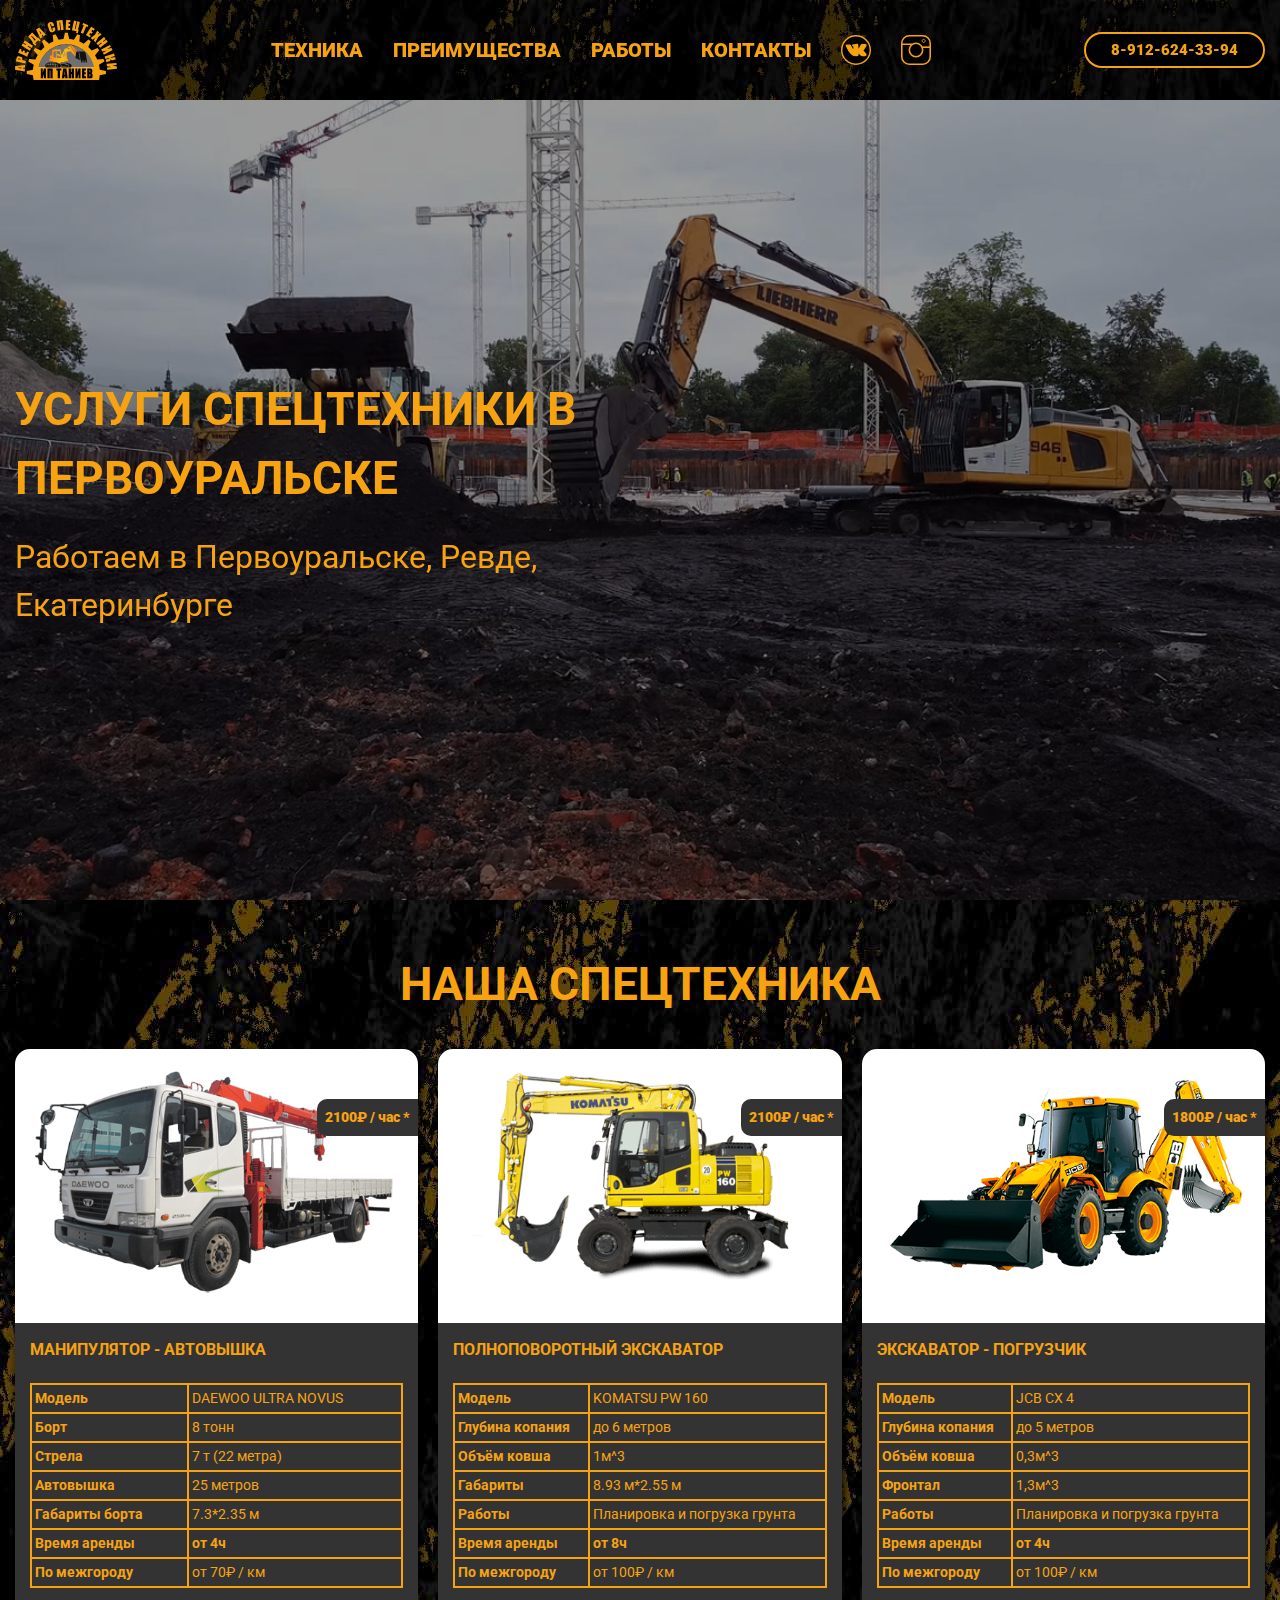
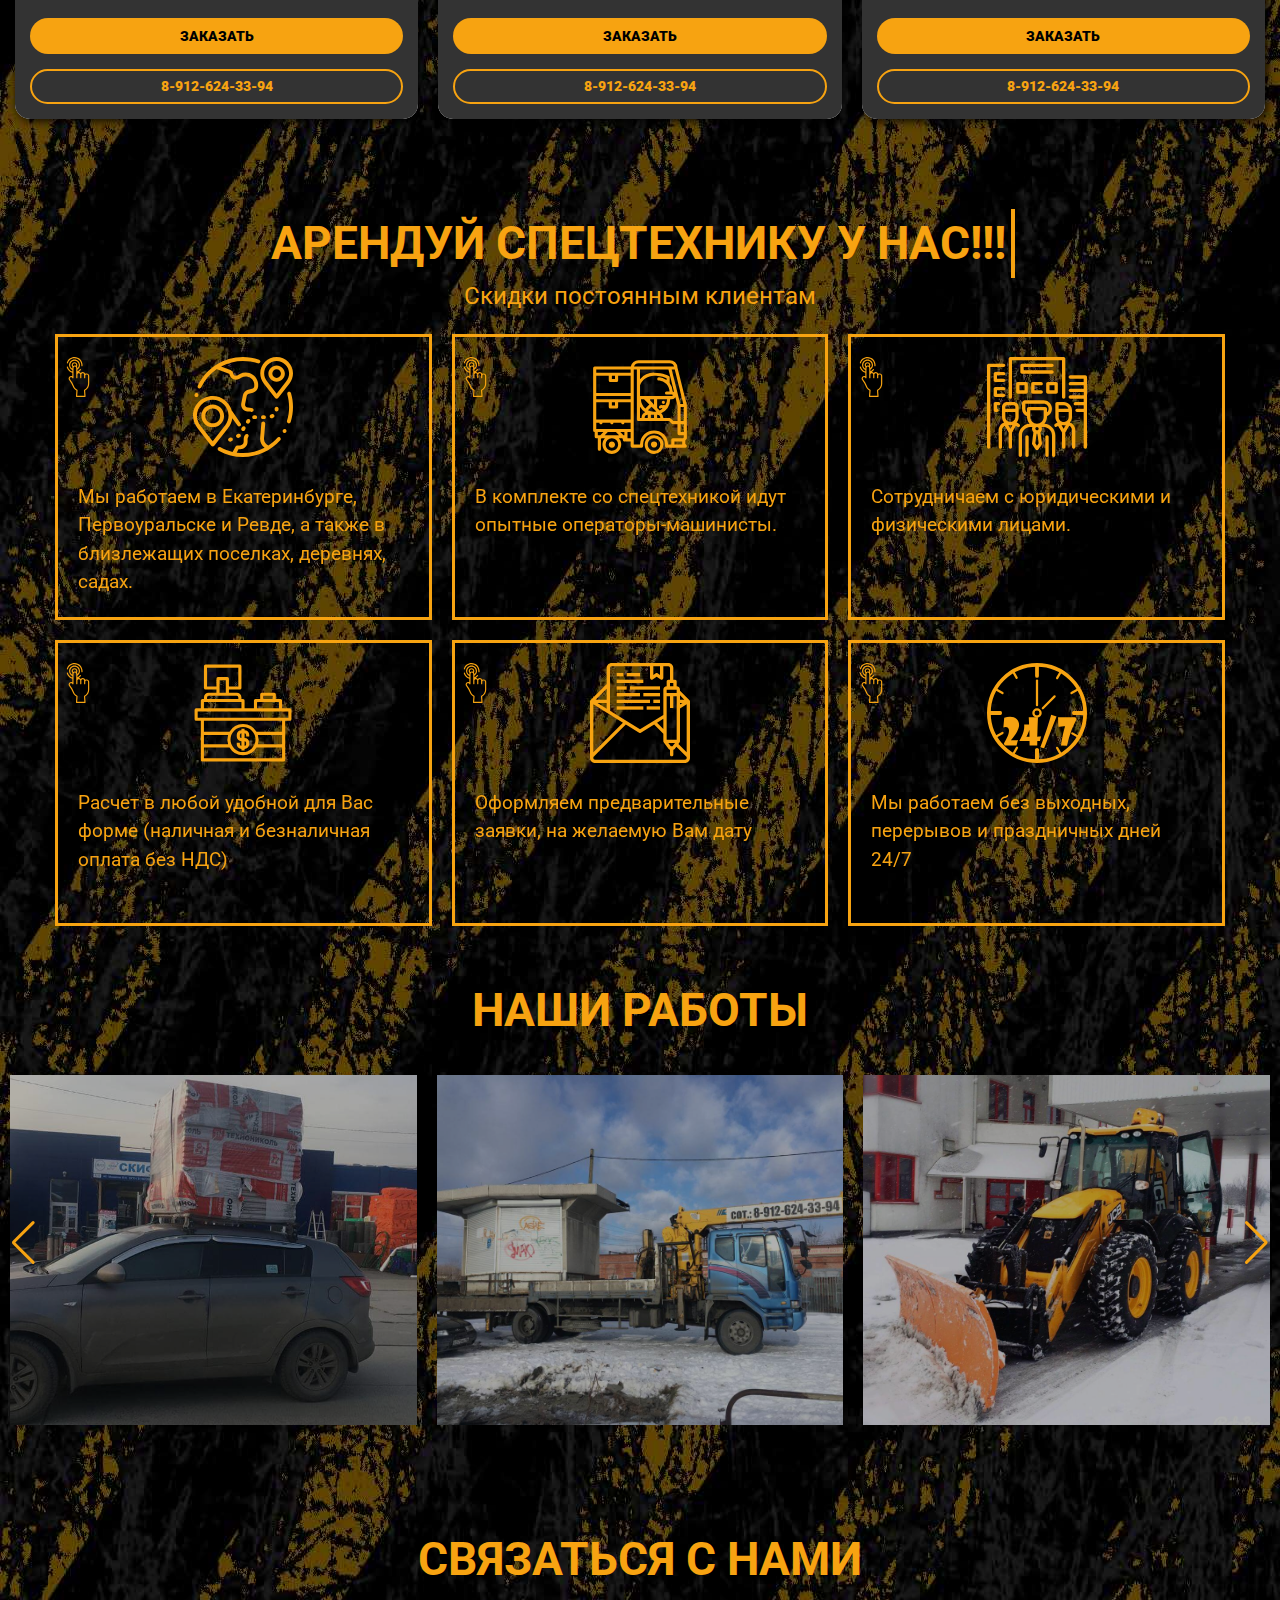
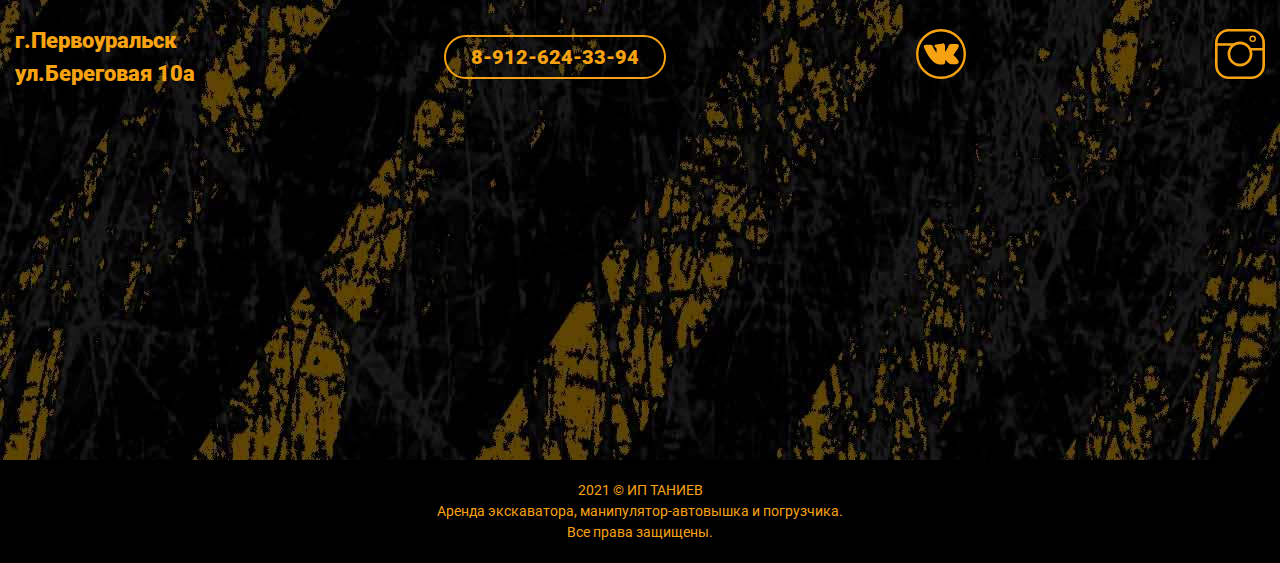
==== commit 78e35231: "адрес видос" ====
--- a/index.html
+++ b/index.html
@@ -123,9 +123,10 @@
 					<p class="block-descr__subtitle">Работаем в Первоуральске, Ревде, Екатеринбурге</p>
 				</div>
 			</div>
-			<video loop autoplay class="block__video">
-				<source src="./video/Construction.mp4" type="video/mp4">
+			<video loop autoplay muted class="block__video">
+				<source src="video/Construction.mp4" type="video/mp4">
 			</video>
+			ffff
 		</section>
 		<section class="techniks-block" id="technik">
 			<h4 class="techniks-block__title section-title">Наша спецтехника</h4>
@@ -509,7 +510,7 @@
 				<div class="footer__wrapper">
 					<div class="footer__content">
 						<address class="footer__address">
-							г.Первоуральск<br>ул.Береговая 10а-53
+							г.Первоуральск<br>ул.Береговая 10а
 						</address>
 						<a class="footer__link link-phone" href="tel:89126243394">
 							8-912-624-33-94
@@ -529,18 +530,18 @@
 					</div>
 				</div>
 			</div>
+			<div class="footer__copyright">
+				<p class="footer__copyright-text">
+					2021 © ИП ТАНИЕВ
+				</p>
+				<p class="footer__copyright-text">
+					Аренда экскаватора, манипулятор-автовышка и погрузчика.
+				</p>
+				<p class="footer__copyright-text">
+					Все права защищены.
+				</p>
+			</div>
 		</footer>
-		<div class="footer__copyright">
-			<p class="footer__copyright-text">
-				2021 © ИП ТАНИЕВ
-			</p>
-			<p class="footer__copyright-text">
-				Аренда экскаватора, манипулятор-автовышка и погрузчика.
-			</p>
-			<p class="footer__copyright-text">
-				Все права защищены.
-			</p>
-		</div>
 		<button class="return">
 			<img src="./img/up.svg" alt="" class="return__img">
 		</button>
--- a/css/style.css
+++ b/css/style.css
@@ -41,7 +41,7 @@
 .page {
 	position: relative;
 	background-image: url("../img/bg3.jpg");
-	background-size: contain;
+	/* background-size: contain; */
 	/* background-attachment: fixed; */
 }
 .header {
@@ -196,7 +196,7 @@
 	font-size: 32px;
 }
 .block__video {
-	display: none;
+	/* display: none; */
 	position: absolute;
 	left: 0;
 	top: 100px;
@@ -507,7 +507,7 @@
 }
 /*---------------*/
 .footer {
-	padding: 50px 0;
+	padding: 50px 0 0;
 	background-color: var(--background);
 }
 .footer__title {
@@ -538,6 +538,7 @@
 	font-weight: 900;
 }
 .footer__map {
+	margin-bottom: 40px;
 }
 .footer__map-point {
 	display: block;
@@ -927,6 +928,9 @@
 	.block-descr__subtitle {
 		font-size: 22px;
 	}
+	.return::after {
+		width: 22px;
+	}
 	.return__img {
 		width: 60px;
 		height: 60px;
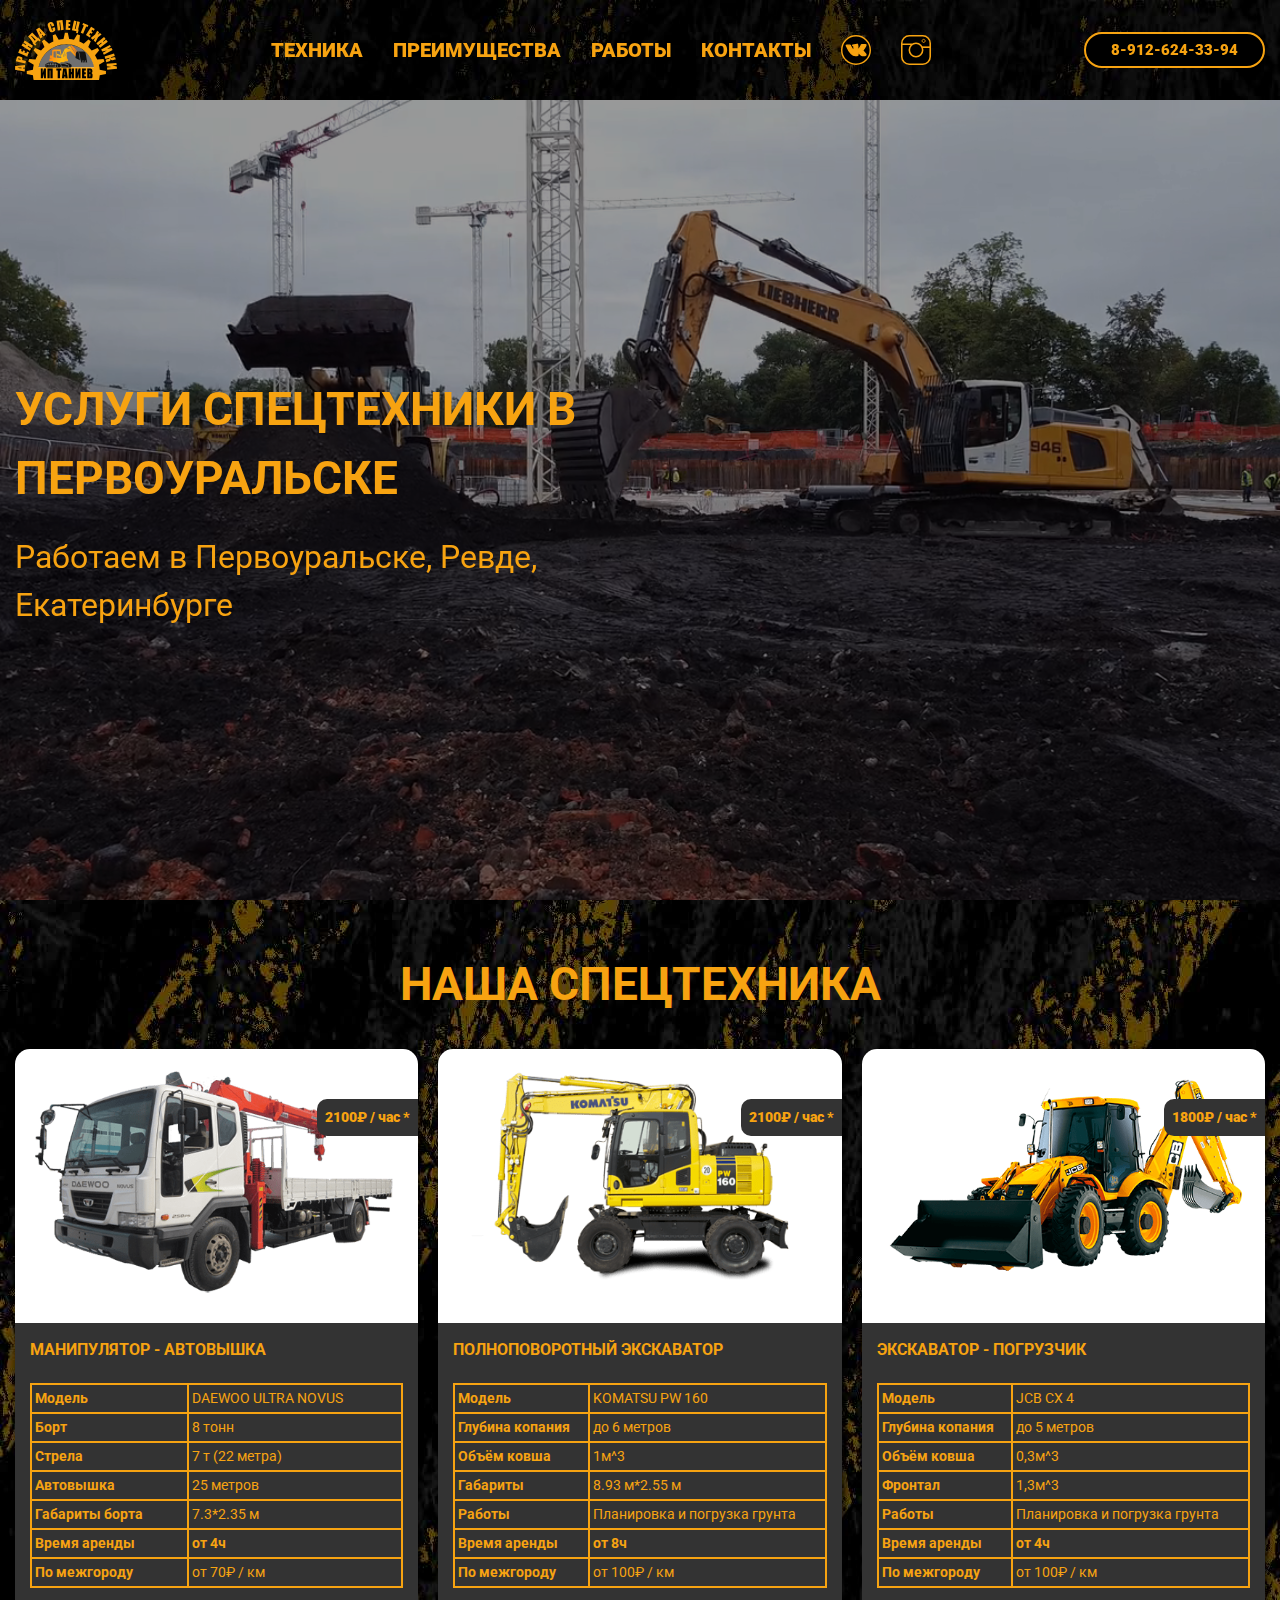
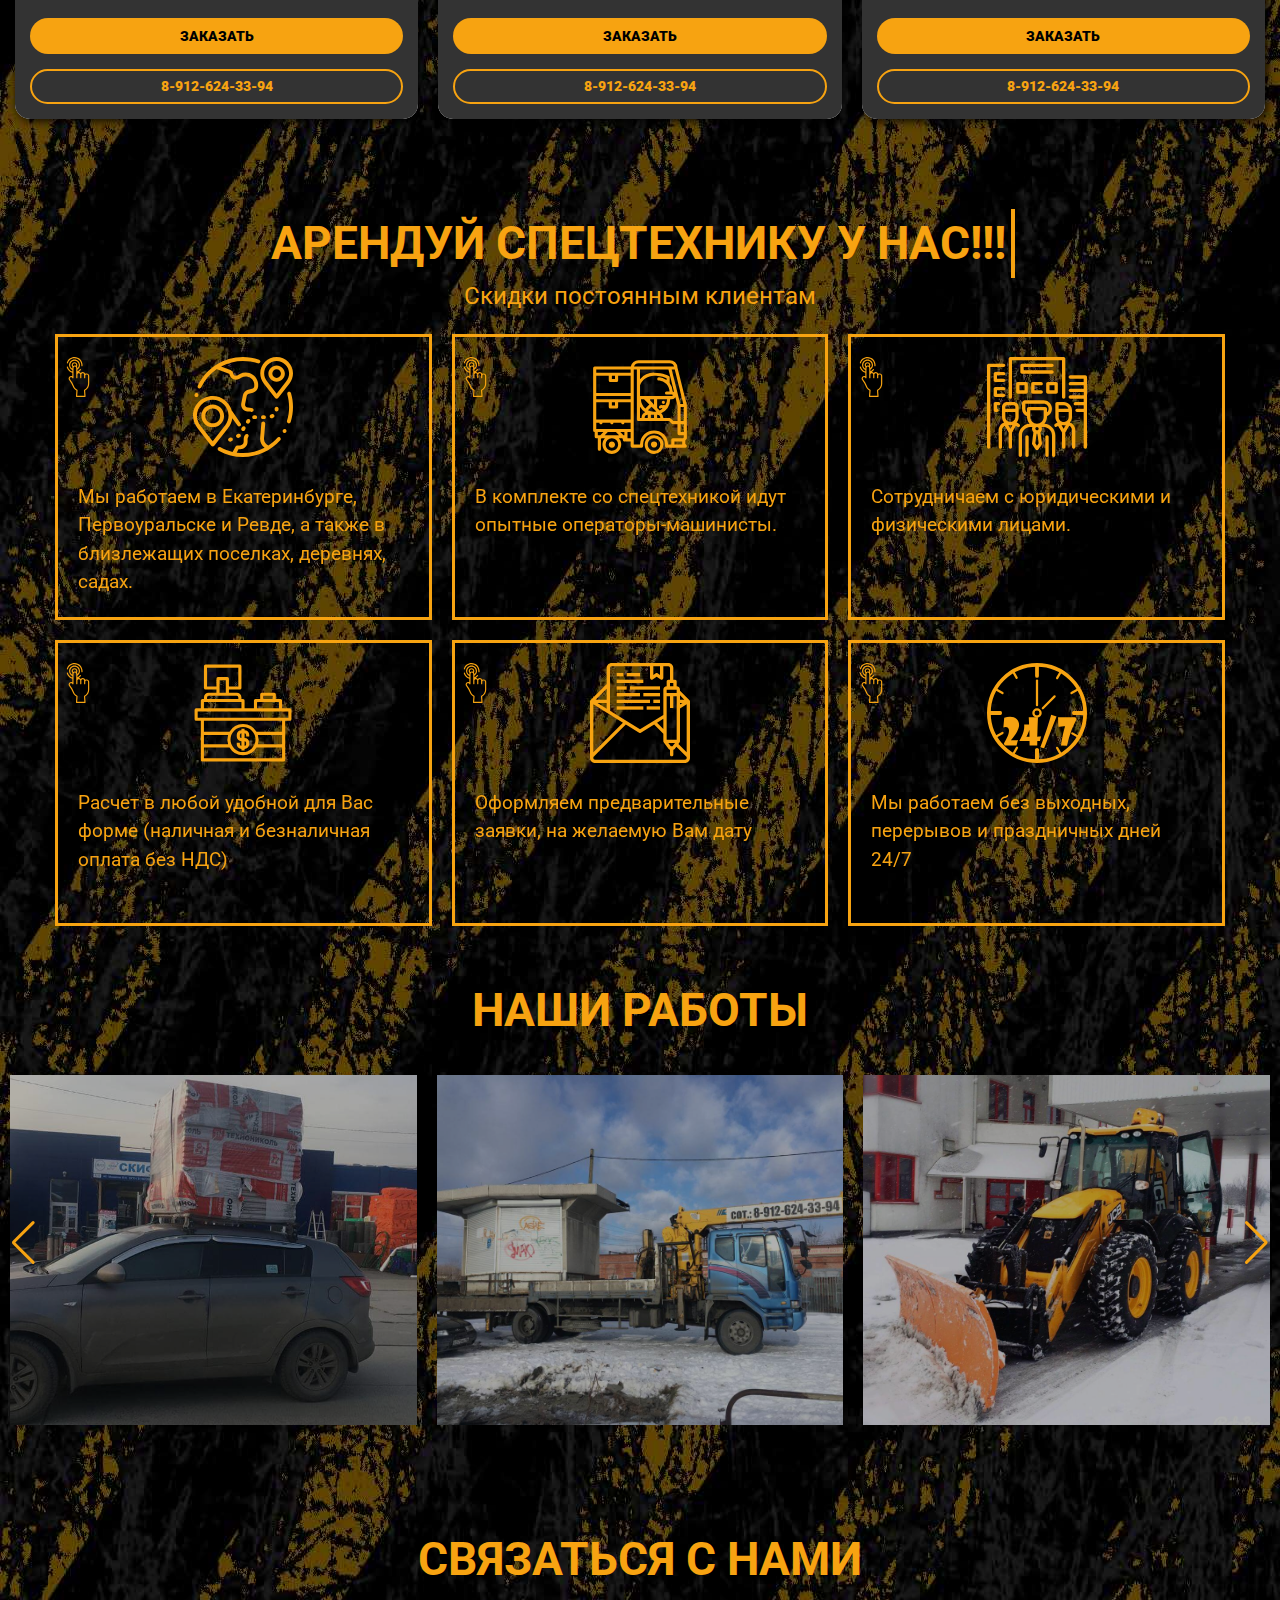
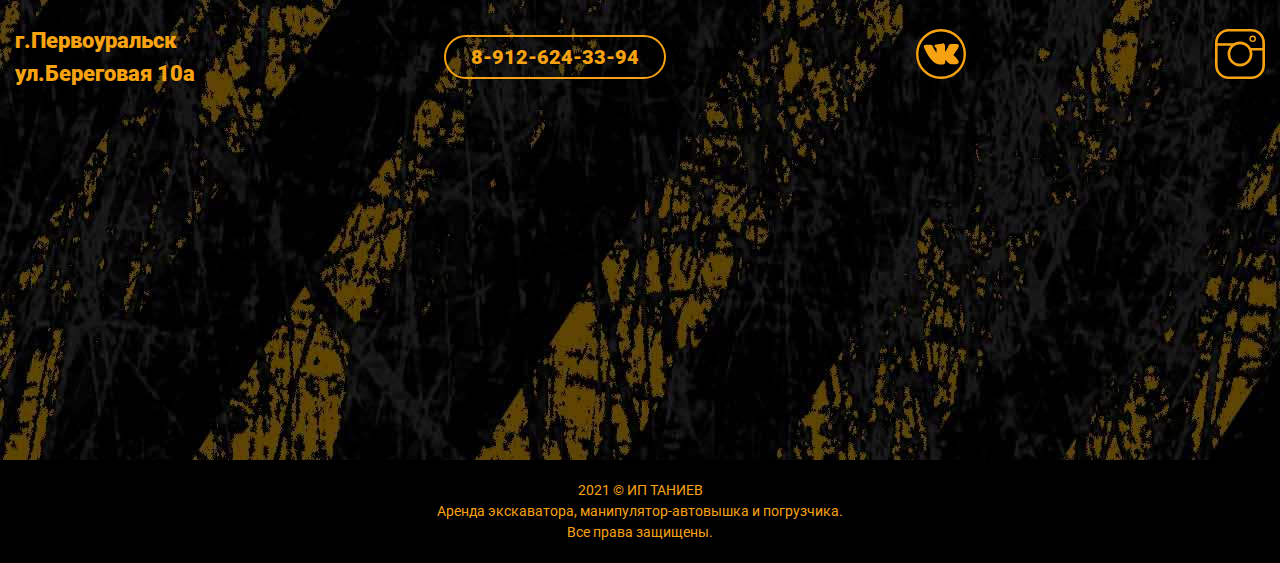
==== commit 6833841f: "видос иф" ====
--- a/index.html
+++ b/index.html
@@ -123,7 +123,7 @@
 					<p class="block-descr__subtitle">Работаем в Первоуральске, Ревде, Екатеринбурге</p>
 				</div>
 			</div>
-			<video loop autoplay muted class="block__video">
+			<video loop autoplay muted playsinline class="block__video">
 				<source src="video/Construction.mp4" type="video/mp4">
 			</video>
 			ffff
